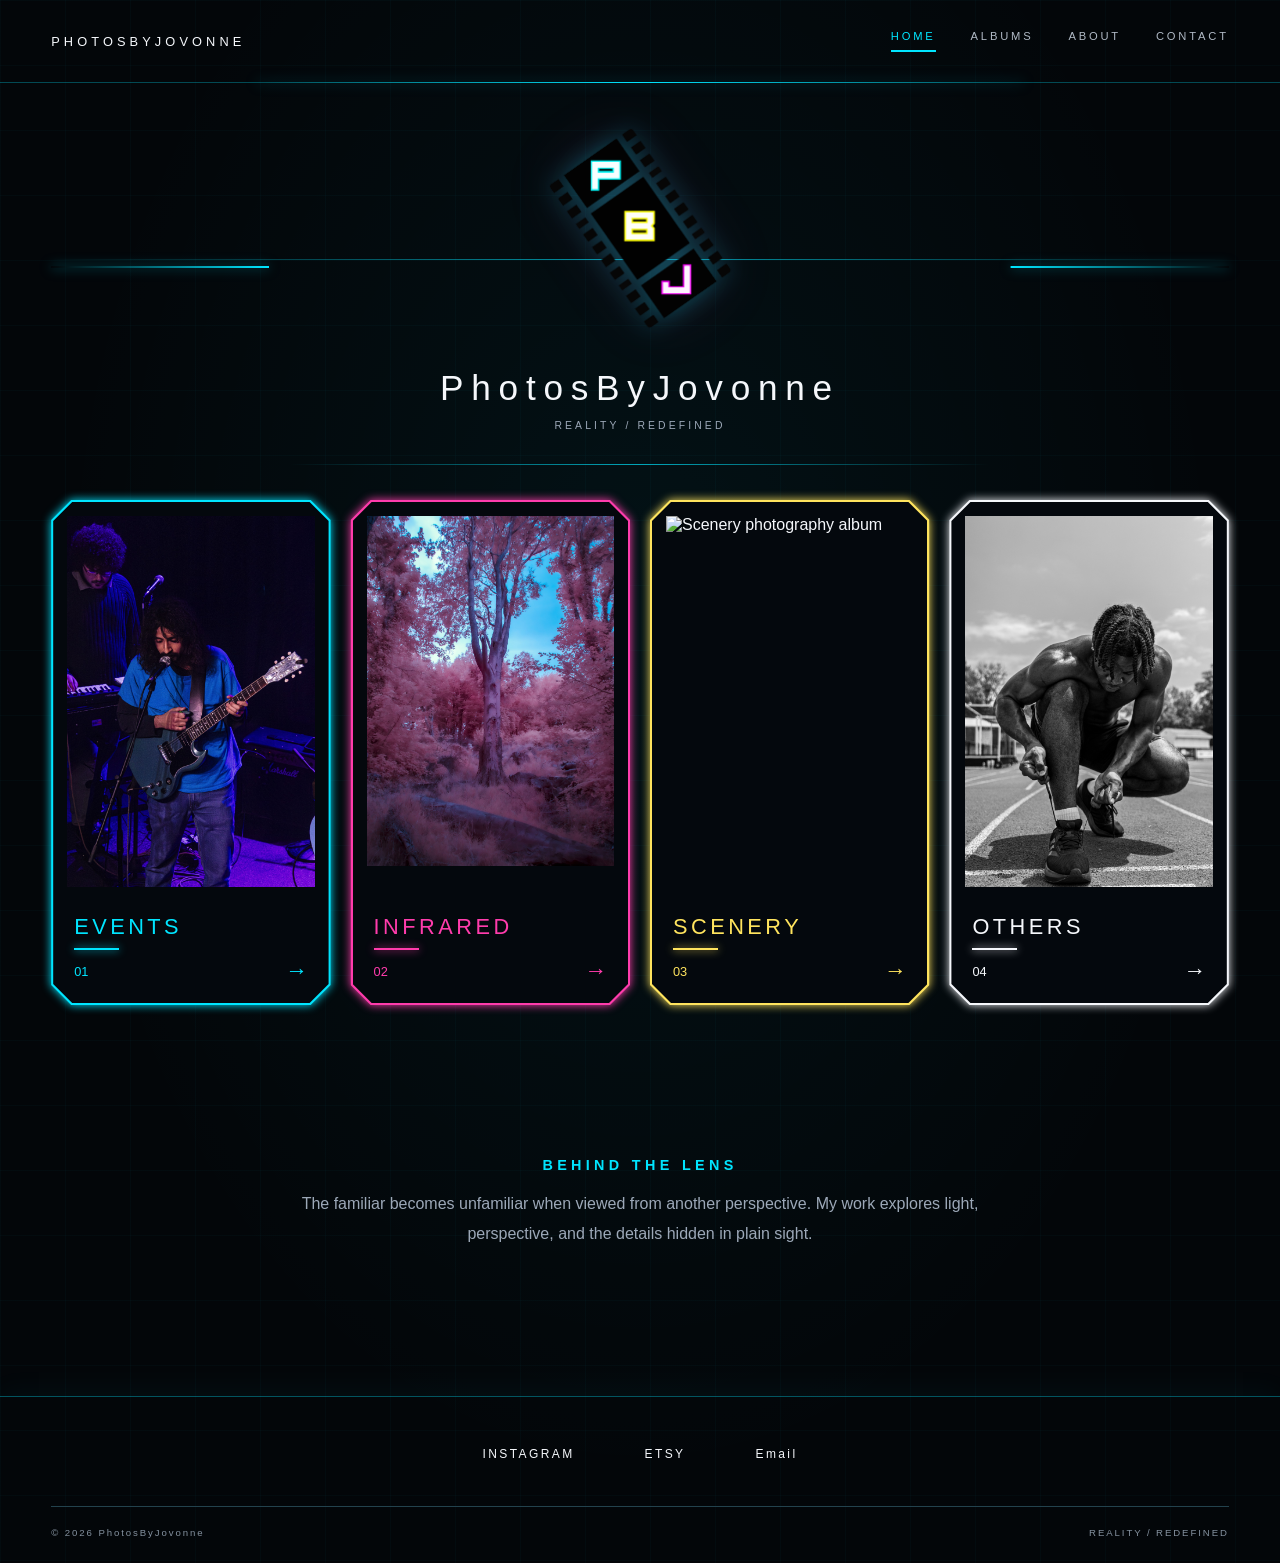
==== index.html @ b3a44886 "Add files via upload Initial PhotosByJovonne website upload" ====
<!DOCTYPE html>
<html lang="en">
<head>
  <meta charset="UTF-8">
  <meta name="viewport" content="width=device-width, initial-scale=1.0">

  <title>PhotosByJovonne | Photography</title>
  <meta name="description"
        content="Explore events, infrared, scenery, and other photography by PhotosByJovonne.">

  <link rel="stylesheet" href="style.css">
  <script src="script.js" defer></script>
</head>

<body class="home-page">

  <!-- TOP NAVIGATION -->
  <header class="site-header">
    <a class="brand" href="index.html">
      PhotosByJovonne
    </a>

    <nav class="main-nav" aria-label="Main navigation">
      <a href="index.html" class="active">HOME</a>
      <a href="#albums">ALBUMS</a>
      <a href="#about">ABOUT</a>
      <a href="#contact">CONTACT</a>
    </nav>
  </header>

  <main>

    <!-- CENTERED LOGO -->
    <section class="hero" id="home">
      <div class="hero-line"></div>

      <img
        src="images/logo.png"
        alt="PhotosByJovonne photography logo"
        class="hero-logo"
        fetchpriority="high"
      >

      <h1>PhotosByJovonne</h1>
      <p class="hero-subtitle">
        REALITY / REDEFINED
      </p>
    </section>

    <!-- FOUR CLICKABLE ALBUMS -->
    <section class="albums-section" id="albums">

      <div class="albums-grid">

        <a href="events.html" class="album-card events-card">
          <div class="album-image">
            <img src="images/events/SomewhereTheBandPhantomPower-34.jpg"
                 alt="Events photography album"
                 loading="lazy">
          </div>

          <div class="album-info">
            <h2>EVENTS</h2>
            <span>01</span>
            <span class="album-arrow">→</span>
          </div>
        </a>

        <a href="infrared.html" class="album-card infrared-card">
          <div class="album-image">
            <img src="images/infrared/Possible Prints-040.jpg"
                 alt="Infrared photography album"
                 loading="lazy">
          </div>

          <div class="album-info">
            <h2>INFRARED</h2>
            <span>02</span>
            <span class="album-arrow">→</span>
          </div>
        </a>

        <a href="scenery.html" class="album-card scenery-card">
          <div class="album-image">
            <img src="images/scenery/Possible Prints-011.jpg"
                 alt="Scenery photography album"
                 loading="lazy">
          </div>

          <div class="album-info">
            <h2>SCENERY</h2>
            <span>03</span>
            <span class="album-arrow">→</span>
          </div>
        </a>

        <a href="others.html" class="album-card others-card">
          <div class="album-image">
            <img src="images/others/Mr Newman-18.jpg"
                 alt="Other photography album"
                 loading="lazy">
          </div>

          <div class="album-info">
            <h2>OTHERS</h2>
            <span>04</span>
            <span class="album-arrow">→</span>
          </div>
        </a>

      </div>
    </section>

    <!-- ABOUT -->
    <section class="about-section" id="about">
      <h2>BEHIND THE LENS</h2>
      <p>
        The familiar becomes unfamiliar when viewed
        from another perspective. My work explores light,
        perspective, and the details hidden in plain sight.
      </p>
    </section>

  </main>

  <!-- FOOTER -->
  <footer class="site-footer" id="contact">

    <div class="footer-links">
      <a href="https://www.instagram.com/photosbyjovonne/"
         target="_blank" rel="noopener noreferrer">
        INSTAGRAM
      </a>

      <a href="https://photosbyjovonne.etsy.com"
         target="_blank" rel="noopener noreferrer">
        ETSY
      </a>

      <a href="https://mail.google.com/mail/?view=cm&fs=1&to=photosbyjovonne%40gmail.com"
   target="_blank"
   rel="noopener noreferrer">
  Email
</a>

    </div>

    <div class="footer-bottom">
      <span>© <span id="year">2026</span> PhotosByJovonne</span>
      <span>REALITY / REDEFINED</span>
    </div>

  </footer>

</body>
</html>
---- style.css ----
/* =====================================
   PHOTOSBYJOVONNE — FUTURISTIC PORTFOLIO
   ===================================== */

:root {
  --background: #030609;
  --surface: #0a1017;
  --text: #f5f7fb;
  --muted: #9ca8b8;
  --cyan: #00e5ff;
  --yellow: #ffe45e;
  --magenta: #ff3cac;
  --white: #f5f7fb;
}

* {
  box-sizing: border-box;
}

html {
  scroll-behavior: smooth;
}

body {
  margin: 0;
  min-height: 100vh;
  color: var(--text);
  background:
    radial-gradient(ellipse at 50% 85%,
      rgba(0, 229, 255, 0.045), transparent 55%),
    var(--background);
  font-family: Arial, Helvetica, sans-serif;
}

a {
  color: inherit;
  text-decoration: none;
}

img {
  display: block;
  max-width: 100%;
}

/* NAVIGATION */

.site-header {
  display: flex;
  justify-content: space-between;
  align-items: center;
  gap: 25px;
  padding: 30px 4%;
  border-bottom: 1px solid #263440;
}

.brand {
  font-size: 0.8rem;
  letter-spacing: 0.32em;
  text-transform: uppercase;
  white-space: nowrap;
}

.main-nav {
  display: flex;
  flex-wrap: wrap;
  gap: 35px;
}

.main-nav a {
  color: #b0b9c5;
  font-size: 0.7rem;
  letter-spacing: 0.25em;
  transition: color 0.2s;
}

.main-nav a:hover,
.main-nav a.active {
  color: var(--cyan);
}

.main-nav a.active {
  border-bottom: 2px solid var(--cyan);
  padding-bottom: 8px;
}

/* CENTERED LOGO */

.hero {
  position: relative;
  display: flex;
  flex-direction: column;
  align-items: center;
  justify-content: center;
  min-height: 310px;
  padding: 35px 20px 20px;
  text-align: center;
  overflow: hidden;
}

.hero-line {
  position: absolute;
  top: 48%;
  left: 4%;
  width: 92%;
  height: 1px;
  background: linear-gradient(
    90deg,
    transparent,
    var(--cyan),
    transparent
  );
  opacity: 0.65;
  z-index: 0;
}

.hero-logo {
  position: relative;
  z-index: 1;
  width: min(250px, 55vw);
  max-height: 220px;
  object-fit: contain;
  filter: drop-shadow(0 0 18px rgba(0,229,255,.25));
}

.hero h1 {
  position: relative;
  z-index: 1;
  margin: 18px 0 5px;
  font-size: clamp(1.2rem, 3vw, 2rem);
  font-weight: 400;
  letter-spacing: 0.28em;
}

.hero-subtitle {
  margin: 8px 0;
  color: var(--muted);
  font-size: 0.65rem;
  letter-spacing: 0.3em;
}

/* ALBUM CARDS */

.albums-section {
  padding: 35px 4% 90px;
}

.albums-grid {
  display: grid;
  grid-template-columns: repeat(4, minmax(0, 1fr));
  gap: 22px;
  max-width: 1550px;
  margin: auto;
}

.album-card {
  --accent: var(--cyan);

  position: relative;
  display: flex;
  flex-direction: column;
  min-width: 0;
  padding: 12px;
  background: #04080d;
  border: 2px solid var(--accent);
  clip-path: polygon(
    18px 0,
    calc(100% - 18px) 0,
    100% 18px,
    100% calc(100% - 18px),
    calc(100% - 18px) 100%,
    18px 100%,
    0 calc(100% - 18px),
    0 18px
  );

  filter: drop-shadow(0 0 10px var(--accent));
  transition:
    transform 0.25s ease,
    background 0.25s ease;
}

.album-card:hover {
  transform: translateY(-8px);
  background: #101925;
}

.events-card {
  --accent: var(--cyan);
}

.infrared-card {
  --accent: var(--magenta);
}

.scenery-card {
  --accent: var(--yellow);
}

.others-card {
  --accent: var(--white);
}

.album-image {
  display: flex;
  align-items: center;
  justify-content: center;
  height: 270px;
  overflow: hidden;
  background: #080d14;
}

.album-image img {
  width: 100%;
  height: 100%;
  object-fit: contain;
}

/* ALBUM TITLES */

.album-info {
  display: grid;
  grid-template-columns: 1fr auto;
  align-items: center;
  padding: 15px 7px 5px;
}

.album-info h2 {
  grid-column: 1 / -1;
  margin: 0 0 8px;
  color: var(--accent);
  font-size: clamp(1rem, 1.7vw, 1.55rem);
  font-weight: 400;
  letter-spacing: 0.16em;
}

.album-info span {
  color: var(--accent);
  font-size: 0.8rem;
}

.album-arrow {
  font-size: 1.4rem !important;
  text-align: right;
}

/* ABOUT */

.about-section {
  max-width: 900px;
  margin: 10px auto 90px;
  padding: 40px 7%;
  text-align: center;
}

.about-section h2 {
  color: var(--cyan);
  font-size: 0.9rem;
  letter-spacing: 0.3em;
}

.about-section p {
  color: var(--muted);
  line-height: 1.9;
}

/* FOOTER */

.site-footer {
  padding: 35px 4% 25px;
  border-top: 1px solid #23424d;
}

.footer-links {
  display: flex;
  justify-content: center;
  flex-wrap: wrap;
  gap: 70px;
  padding: 15px 0 45px;
}

.footer-links a {
  color: var(--text);
  font-size: 0.75rem;
  letter-spacing: 0.2em;
  transition: color 0.2s;
}

.footer-links a:hover {
  color: var(--cyan);
}

.footer-bottom {
  display: flex;
  justify-content: space-between;
  gap: 20px;
  padding-top: 20px;
  border-top: 1px solid #23424d;
  color: #84919f;
  font-size: 0.6rem;
  letter-spacing: 0.2em;
}

/* RESPONSIVE DESIGN */

@media (max-width: 1050px) {
  .albums-grid {
    grid-template-columns: repeat(2, minmax(0, 1fr));
  }

  .album-image {
    height: 300px;
  }
}

@media (max-width: 650px) {
  .site-header {
    flex-direction: column;
    padding: 22px 5%;
  }

  .brand {
    font-size: 0.7rem;
  }

  .main-nav {
    justify-content: center;
    gap: 17px;
  }

  .main-nav a {
    font-size: 0.6rem;
  }

  .hero {
    min-height: 270px;
  }

  .hero h1 {
    font-size: 1.2rem;
    letter-spacing: 0.13em;
  }

  .hero-subtitle {
    font-size: 0.55rem;
    letter-spacing: 0.12em;
  }

  .albums-grid {
    grid-template-columns: 1fr;
    gap: 25px;
  }

  .album-image {
    height: 310px;
  }

  .album-info h2 {
    font-size: 1.4rem;
  }

  .footer-links {
    gap: 25px;
  }

  .footer-bottom {
    flex-direction: column;
    text-align: center;
  }
}

/* Respect visitors who prefer less animation */

@media (prefers-reduced-motion: reduce) {
  html {
    scroll-behavior: auto;
  }

  .album-card,
  .main-nav a,
  .footer-links a {
    transition: none;
  }
}
/* ==========================================
   PHOTOSBYJOVONNE — ALBUM GALLERY PAGES
   ========================================== */

/* Individual album accent colors */

.gallery-page {
  --album-accent: var(--cyan);
}

body:has(.gallery-hero h1) .gallery-hero {
  position: relative;
}

/* Events */
body:has(title) {
  color: var(--text);
}

.gallery-page:has(.gallery-hero h1) {
  min-height: 100vh;
}

/* Album header */

.gallery-hero {
  max-width: 1400px;
  margin: 0 auto;
  padding: 85px 6% 55px;
  text-align: center;
  border-bottom: 1px solid #263440;
}

.gallery-label {
  margin: 0 0 20px;
  color: var(--cyan);
  font-size: 0.7rem;
  letter-spacing: 0.3em;
}

.gallery-hero h1 {
  margin: 0;
  font-size: clamp(3rem, 8vw, 6rem);
  font-weight: 400;
  letter-spacing: 0.2em;
  line-height: 1.2;
  color: var(--album-accent);
  text-shadow: 0 0 30px
    color-mix(in srgb, var(--album-accent) 25%, transparent);
}

.gallery-description {
  margin: 20px auto 35px;
  color: var(--muted);
  font-size: 0.95rem;
  letter-spacing: 0.05em;
}

.back-link {
  display: inline-block;
  padding: 12px 22px;
  color: var(--album-accent);
  border: 1px solid var(--album-accent);
  font-size: 0.7rem;
  letter-spacing: 0.18em;
  transition: background 0.2s, color 0.2s;
}

.back-link:hover {
  background: var(--album-accent);
  color: #030609;
}

/* Photography portfolio layout */

.gallery-container {
  max-width: 1550px;
  margin: 0 auto;
  padding: 60px 4% 100px;
}

/*
  Masonry-style columns let landscape
  and portrait photos keep their natural
  proportions without being cropped.
*/

.portfolio-grid {
  columns: 3;
  column-gap: 22px;
}

.portfolio-grid img {
  display: block;
  width: 100%;
  height: auto;
  margin-bottom: 22px;

  object-fit: contain;

  background: #0a1017;
  border: 1px solid #293844;

  break-inside: avoid;
  cursor: zoom-in;

  transition:
    border-color 0.25s,
    transform 0.25s;
}

.portfolio-grid img:hover {
  border-color: var(--album-accent);
  transform: scale(1.01);
}

/* Album-specific neon colors */



.gallery-page:has(
  .gallery-label
) .gallery-container {
  border-top: 1px solid transparent;
}

/* Responsive galleries */

@media (max-width: 1000px) {
  .portfolio-grid {
    columns: 2;
    column-gap: 16px;
  }

  .portfolio-grid img {
    margin-bottom: 16px;
  }
}

@media (max-width: 600px) {
  .gallery-hero {
    padding: 60px 5% 40px;
  }

  .gallery-hero h1 {
    font-size: 2.6rem;
    letter-spacing: 0.12em;
  }

  .gallery-container {
    padding: 35px 5% 65px;
  }

  .portfolio-grid {
    columns: 1;
  }
}
/* =====================================
   INDIVIDUAL ALBUM COLOR THEMES
   ===================================== */

.events-theme {
  --album-accent: #00e5ff;
}

.infrared-theme {
  --album-accent: #ff3cac;
}

.scenery-theme {
  --album-accent: #ffe45e;
}

.others-theme {
  --album-accent: #a8b0bb;
}

/* Apply each album color consistently */

.gallery-page .gallery-label {
  color: var(--album-accent);
}

.gallery-page .gallery-hero h1 {
  color: var(--album-accent);
}

.gallery-page .back-link {
  color: var(--album-accent);
  border-color: var(--album-accent);
}

.gallery-page .back-link:hover {
  background: var(--album-accent);
  color: #030609;
}

.gallery-page .portfolio-grid img:hover {
  border-color: var(--album-accent);
}


/* =====================================
   HOMEPAGE REFINEMENTS
   ===================================== */

/* Make the central logo more prominent */

.home-page .hero {
  min-height: 280px;
  padding: 15px 20px 10px;
}

.home-page .hero-logo {
  width: min(340px, 65vw);
  max-height: 260px;
}

/* Improve the website title */

.home-page .hero h1 {
  margin: 10px 0 4px;
  font-size: clamp(1.4rem, 3vw, 2.2rem);
  letter-spacing: 0.22em;
}

/* Bring album cards closer to the logo */

.home-page .albums-section {
  padding-top: 15px;
}

/* Keep the cards visually balanced */

.home-page .albums-grid {
  gap: 20px;
}

@media (max-width: 650px) {
  .home-page .hero {
    min-height: 250px;
  }

  .home-page .hero-logo {
    width: min(280px, 75vw);
  }
}
/* ==========================================
   STEP 18 — ANGULAR NEON ALBUM FRAMES
   ========================================== */

/* The outer card provides the neon glow */

.home-page .album-card {
  position: relative;
  isolation: isolate;
  border: none;
  border-radius: 0;
  clip-path: none;
  filter: none;
  box-shadow: none;

  padding: 16px;
  background: transparent;

  transition: transform 0.3s ease;
}

/* Angular glowing border */

.home-page .album-card::before {
  content: "";
  position: absolute;
  inset: 0;
  z-index: -2;

  background: var(--accent);

  clip-path: polygon(
    20px 0,
    calc(100% - 20px) 0,
    100% 20px,
    100% calc(100% - 20px),
    calc(100% - 20px) 100%,
    20px 100%,
    0 calc(100% - 20px),
    0 20px
  );

  filter: drop-shadow(0 0 12px var(--accent));
}

/* Dark interior with matching cut corners */

.home-page .album-card::after {
  content: "";
  position: absolute;
  inset: 2px;
  z-index: -1;

  background: #04080d;

  clip-path: polygon(
    19px 0,
    calc(100% - 19px) 0,
    100% 19px,
    100% calc(100% - 19px),
    calc(100% - 19px) 100%,
    19px 100%,
    0 calc(100% - 19px),
    0 19px
  );
}

/* Keep album content above the decorative frame */

.home-page .album-image,
.home-page .album-info {
  position: relative;
  z-index: 1;
}

/* Neon glow around the entire card */

.home-page .album-card {
  filter: drop-shadow(0 0 5px var(--accent));
}

/* Hover effect */

.home-page .album-card:hover {
  transform: translateY(-6px);
  filter: drop-shadow(0 0 11px var(--accent));
}

/* Keep photographs completely uncropped */

.home-page .album-image img {
  width: 100%;
  height: 100%;
  object-fit: contain;
}
/* =====================================
   STEP 19 — UNCROPPED ALBUM COVERS
   ===================================== */

/* Remove the fixed image height */

.home-page .album-image {
  height: auto;
  min-height: 0;
  padding: 0;
  border: none;
  background: transparent;
  overflow: visible;
}

/* Display the complete photograph */

.home-page .album-image img {
  display: block;
  width: 100%;
  height: auto;
  object-fit: contain;
}

/* Keep the album cards consistent */

.home-page .album-card {
  justify-content: space-between;
}

.home-page .album-info {
  margin-top: 12px;
}
/* ==========================================
   STEP 20 — FUTURISTIC HOMEPAGE DETAILS
   ========================================== */

/* Subtle geometric background */

.home-page {
  background-color: #030609;

  background-image:
    linear-gradient(
      rgba(0, 229, 255, 0.025) 1px,
      transparent 1px
    ),
    linear-gradient(
      90deg,
      rgba(0, 229, 255, 0.025) 1px,
      transparent 1px
    ),
    radial-gradient(
      ellipse at 50% 40%,
      rgba(0, 229, 255, 0.055),
      transparent 65%
    );

  background-size:
    65px 65px,
    65px 65px,
    100% 100%;
}

/* Navigation lighting */

.home-page .site-header {
  position: relative;
  border-bottom: 1px solid rgba(0, 229, 255, 0.3);
}

.home-page .site-header::after {
  content: "";
  position: absolute;
  bottom: -1px;
  left: 20%;
  width: 60%;
  height: 1px;

  background: linear-gradient(
    90deg,
    transparent,
    #00e5ff,
    transparent
  );

  box-shadow: 0 0 12px rgba(0, 229, 255, 0.5);
  pointer-events: none;
}

/* Decorative lines around the central logo */

.home-page .hero::before,
.home-page .hero::after {
  content: "";
  position: absolute;
  top: 50%;
  width: 17%;
  height: 2px;

  background: linear-gradient(
    90deg,
    transparent,
    #00e5ff
  );

  box-shadow: 0 0 12px rgba(0, 229, 255, 0.55);
  pointer-events: none;
}

.home-page .hero::before {
  left: 4%;
}

.home-page .hero::after {
  right: 4%;
  transform: rotate(180deg);
}

/* Subtle glow around logo */

.home-page .hero-logo {
  filter:
    drop-shadow(0 0 12px rgba(0, 229, 255, 0.3))
    drop-shadow(0 0 28px rgba(255, 60, 172, 0.12));
}

/* Thin neon line above the albums */

.home-page .albums-section {
  position: relative;
}

.home-page .albums-section::before {
  content: "";
  display: block;
  width: min(700px, 75%);
  height: 1px;
  margin: 0 auto 35px;

  background: linear-gradient(
    90deg,
    transparent,
    rgba(0, 229, 255, 0.7),
    transparent
  );
}

/* Futuristic accent under album titles */

.home-page .album-info h2 {
  position: relative;
  padding-bottom: 10px;
}

.home-page .album-info h2::after {
  content: "";
  position: absolute;
  left: 0;
  bottom: 0;
  width: 45px;
  height: 2px;

  background: var(--accent);
  box-shadow: 0 0 8px var(--accent);
}

/* Footer lighting */

.home-page .site-footer {
  border-top: 1px solid rgba(0, 229, 255, 0.35);
  box-shadow: 0 -8px 25px rgba(0, 229, 255, 0.035);
}

.home-page .footer-links a {
  transition:
    color 0.25s ease,
    text-shadow 0.25s ease;
}

.home-page .footer-links a:hover {
  color: #00e5ff;
  text-shadow: 0 0 10px rgba(0, 229, 255, 0.6);
}

/* Keep decorations subtle on smaller screens */

@media (max-width: 650px) {
  .home-page .hero::before,
  .home-page .hero::after {
    width: 9%;
    opacity: 0.5;
  }

  .home-page .albums-section::before {
    margin-bottom: 25px;
  }
}
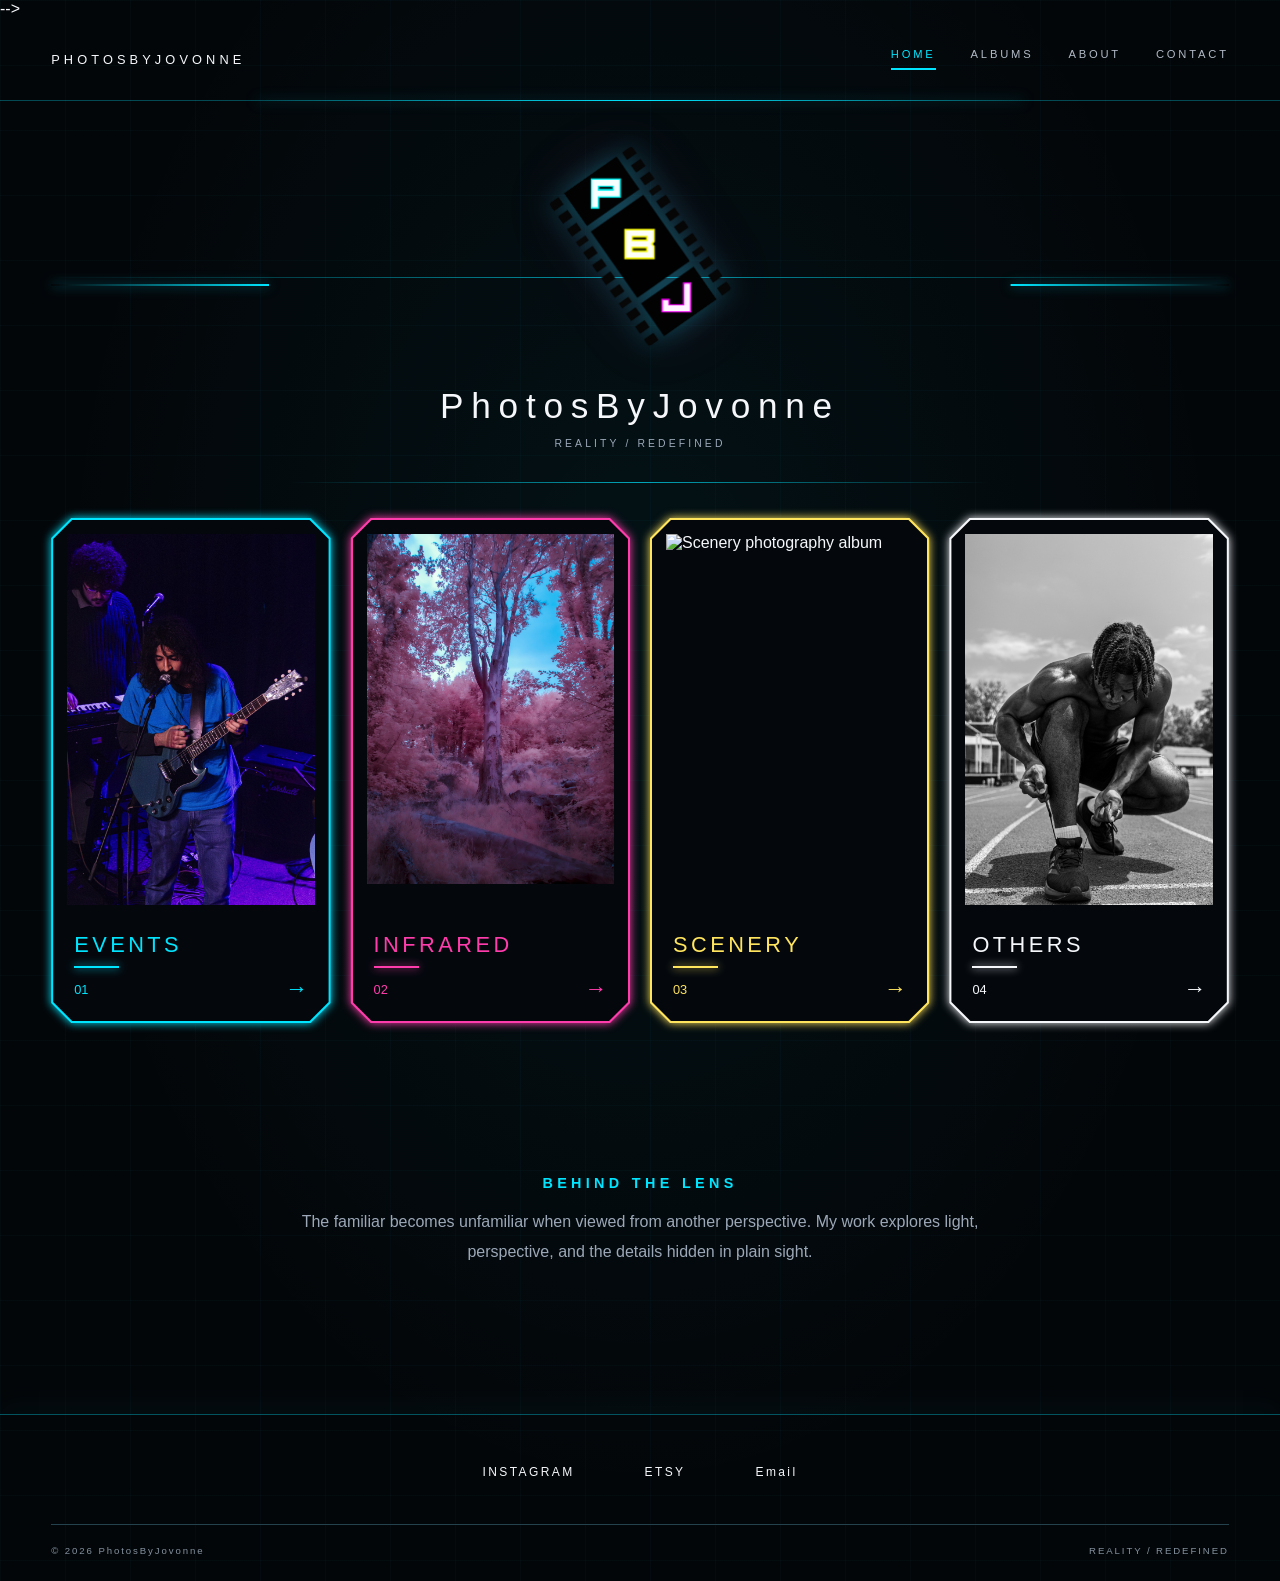
==== commit fd977775: "test github sync" ====
--- a/index.html
+++ b/index.html
@@ -1,6 +1,7 @@
 <!DOCTYPE html>
 <html lang="en">
 <head>
+  <!-- PhotosByJovonne -->-->
   <meta charset="UTF-8">
   <meta name="viewport" content="width=device-width, initial-scale=1.0">
 
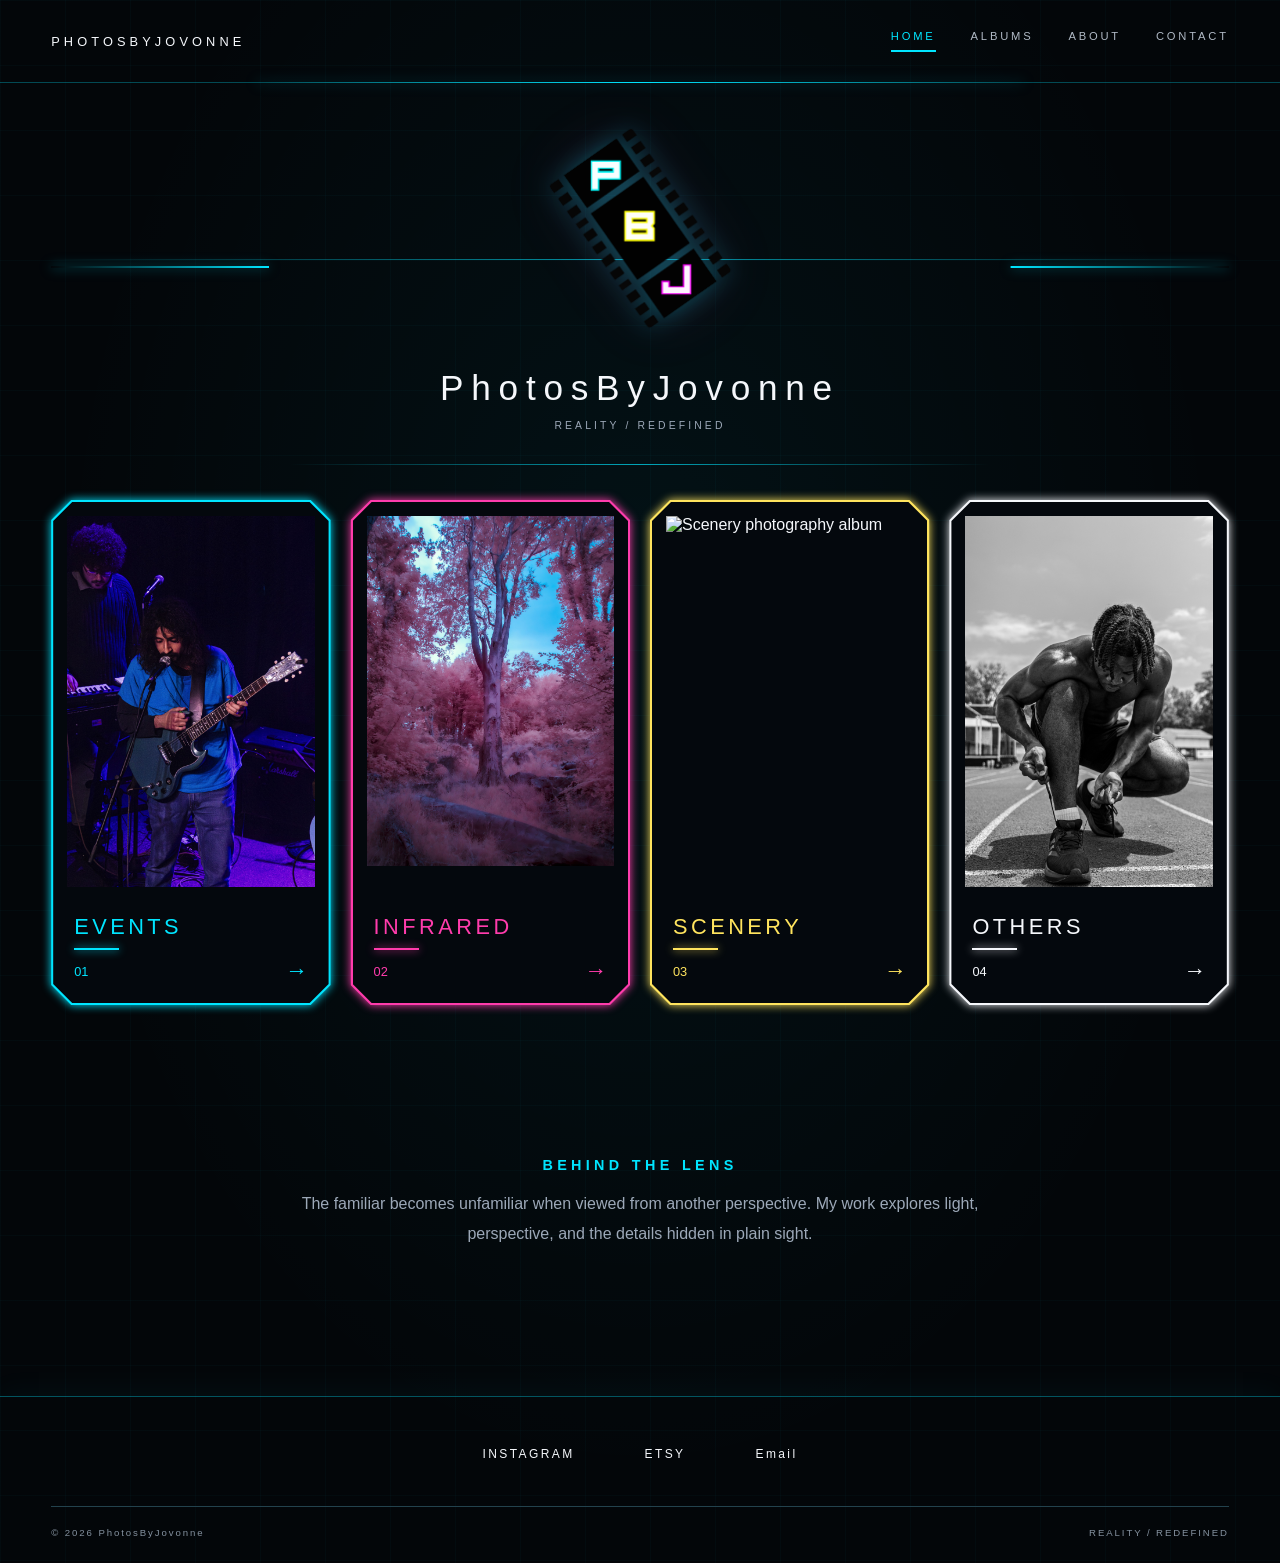
==== commit 37980c77: "remove unwanted arrow from homepage" ====
--- a/index.html
+++ b/index.html
@@ -1,7 +1,7 @@
 <!DOCTYPE html>
 <html lang="en">
 <head>
-  <!-- PhotosByJovonne -->-->
+  <!-- PhotosByJovonne -->
   <meta charset="UTF-8">
   <meta name="viewport" content="width=device-width, initial-scale=1.0">
 
